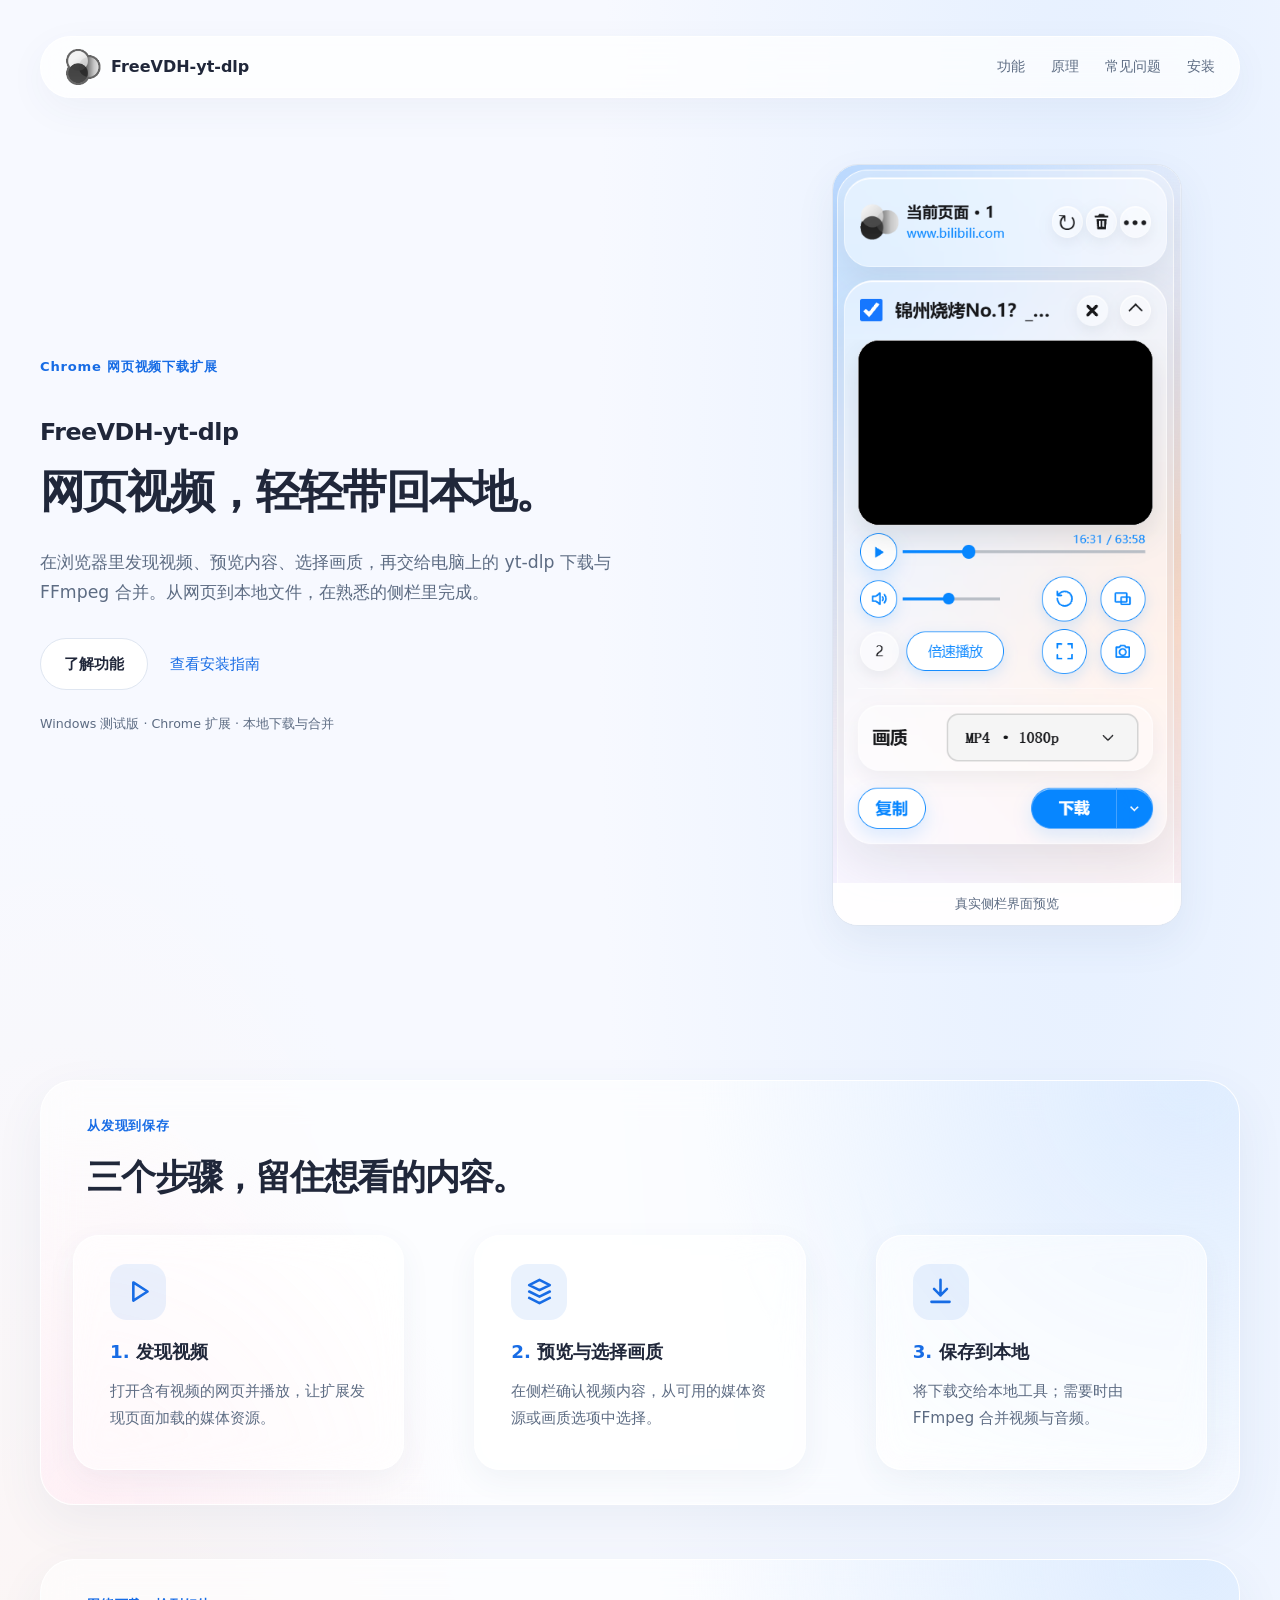
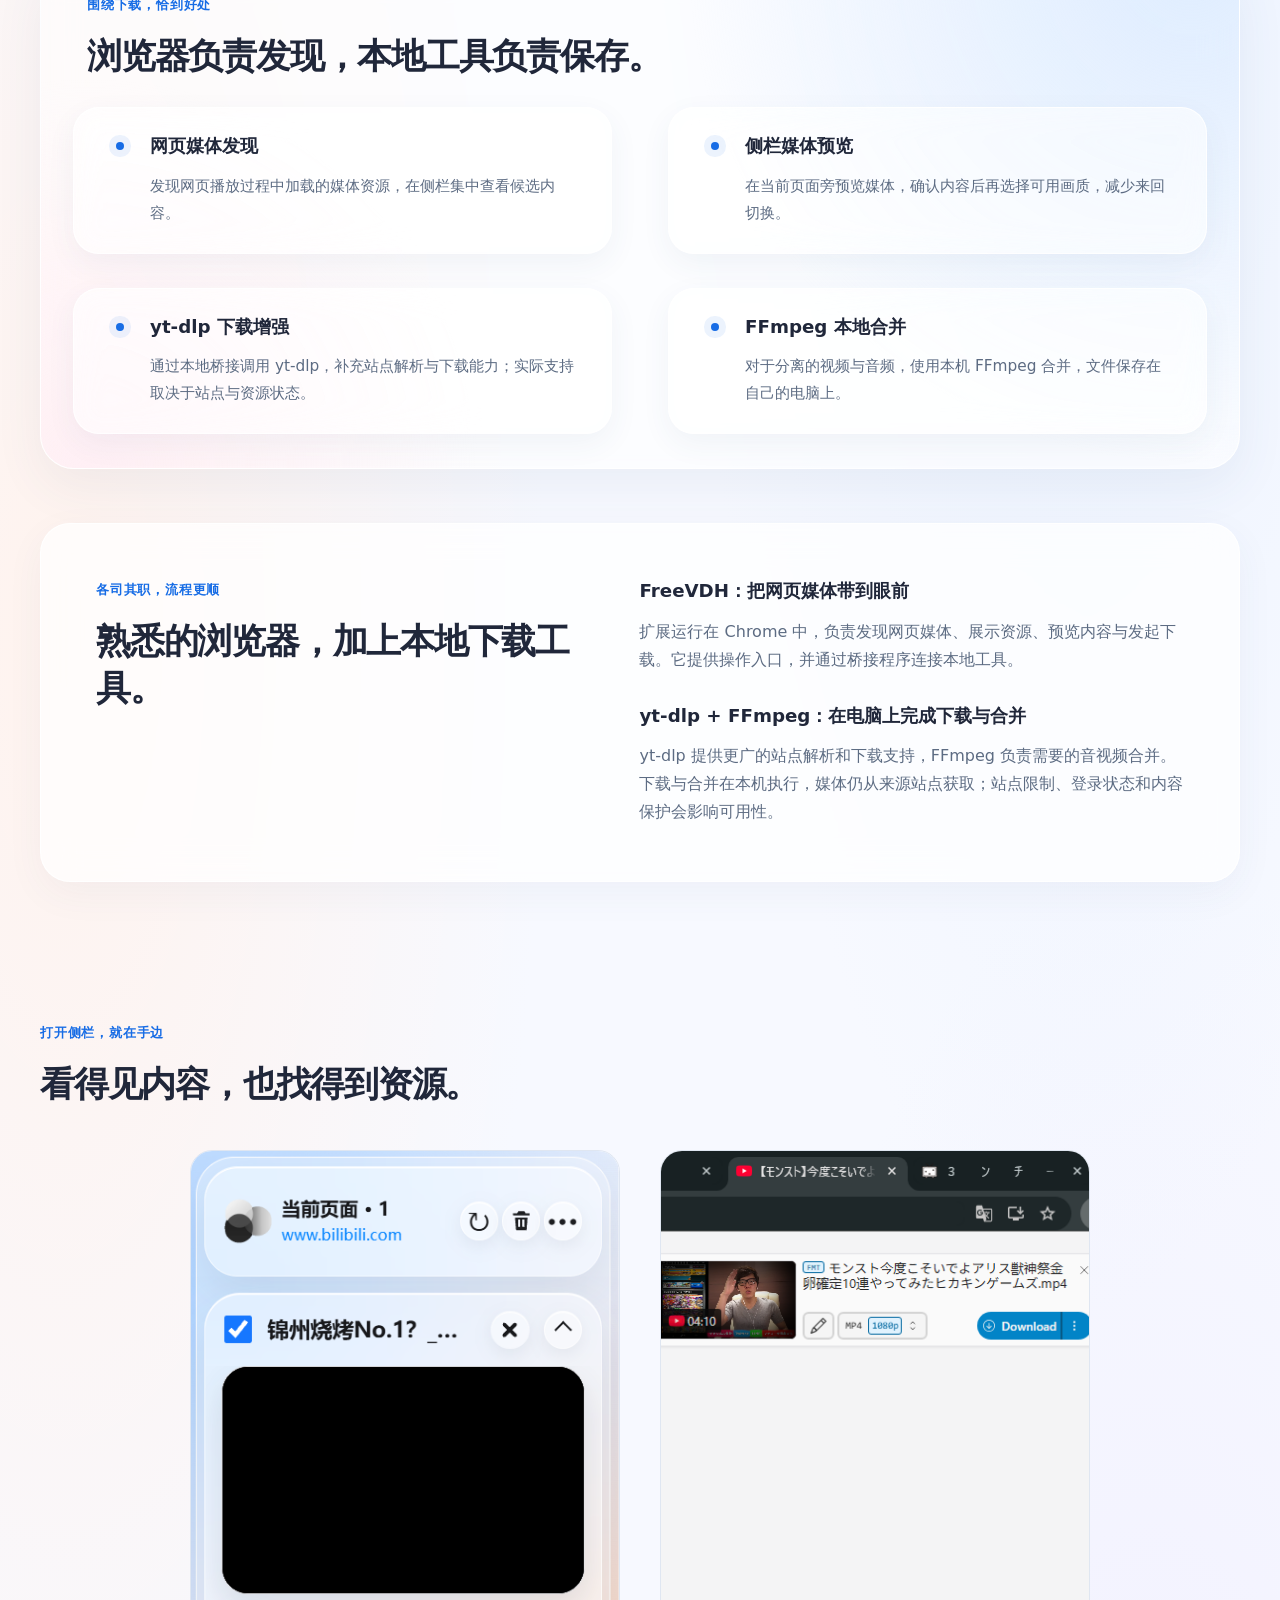
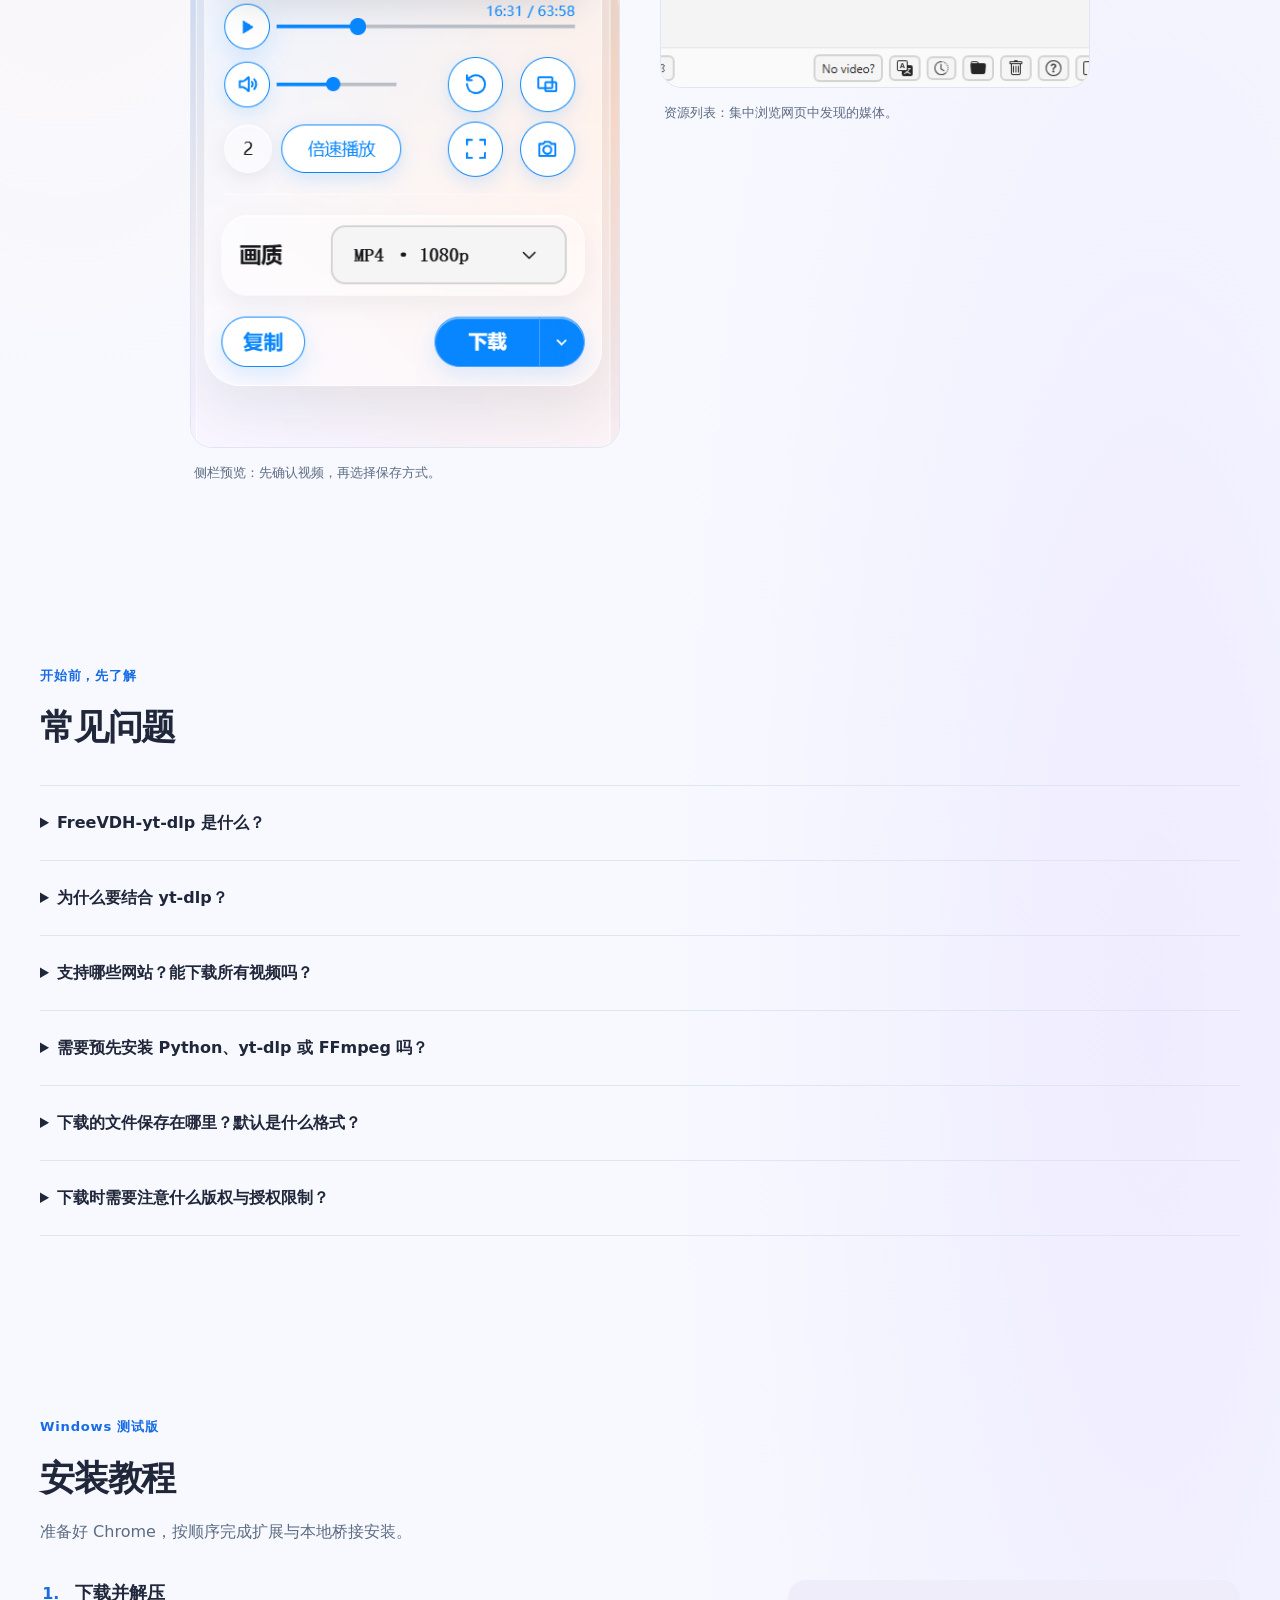
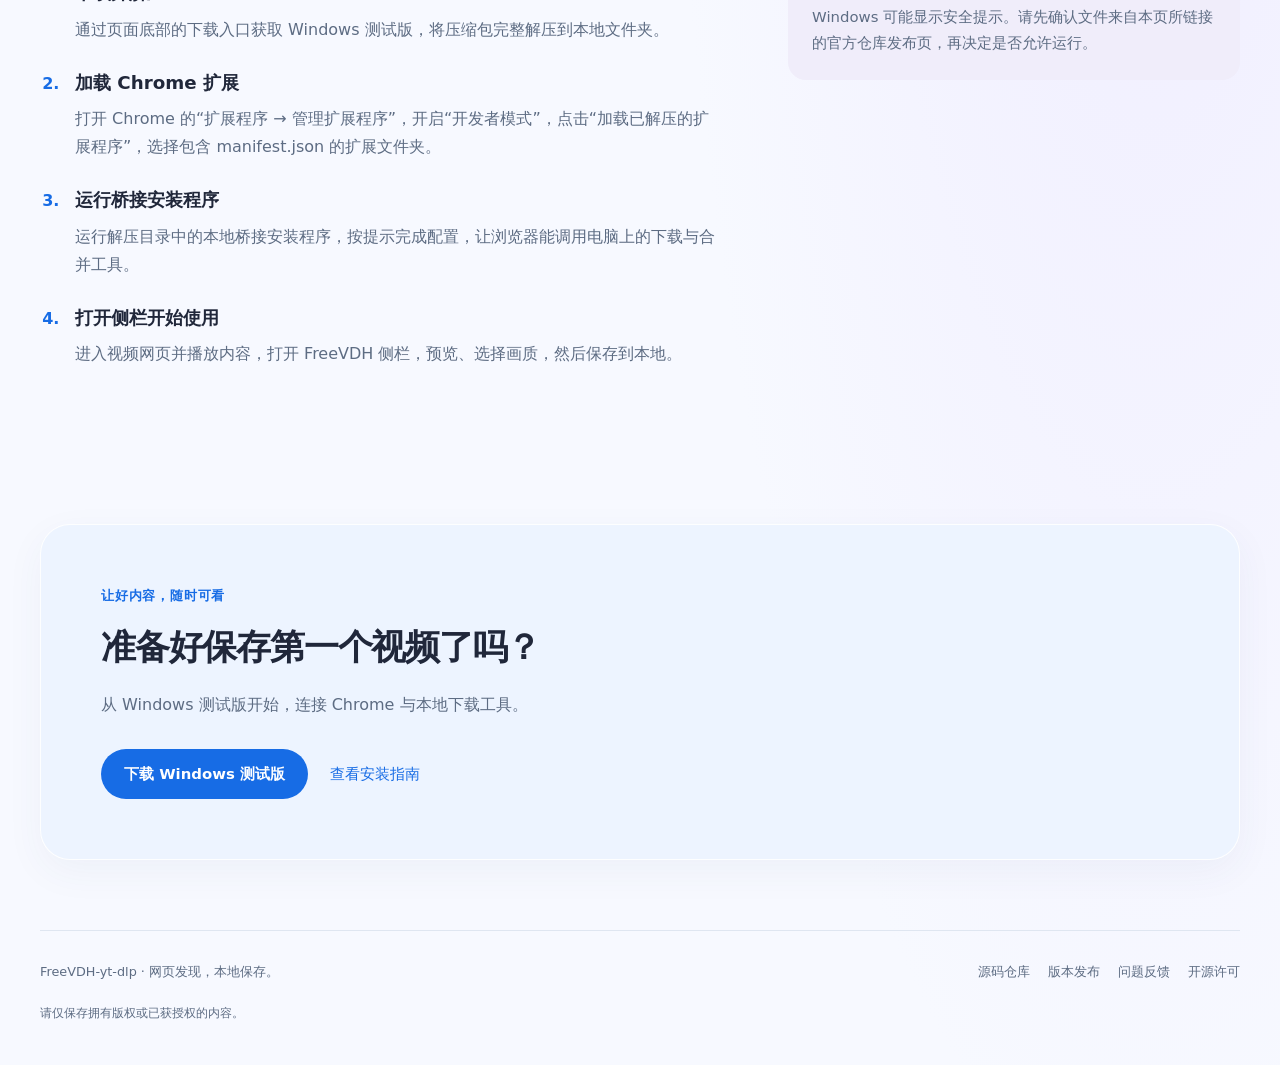
==== website/index.html @ 02436172 "Add files via upload" ====
<!doctype html>
<html lang="zh-CN">
<head>
  <meta charset="utf-8">
  <meta name="viewport" content="width=device-width, initial-scale=1">
  <title>FreeVDH-yt-dlp｜网页视频下载扩展</title>
  <meta name="description" content="FreeVDH-yt-dlp 是 Chrome 网页视频下载扩展：在侧栏发现、预览和选择媒体，使用本地 yt-dlp 下载、FFmpeg 合并，轻松保存到电脑。">
  <meta property="og:type" content="website">
  <meta property="og:title" content="FreeVDH-yt-dlp｜网页视频下载扩展">
  <meta property="og:description" content="在浏览器发现与预览视频，通过本地 yt-dlp 和 FFmpeg 下载、合并，保存到自己的电脑。">
  <link rel="icon" type="image/png" href="assets/freevdh-logo.png">
  <link rel="stylesheet" href="styles.css">
</head>
<body>
  <header class="site-header">
    <nav class="container navigation" aria-label="主导航">
      <a class="brand" href="#top"><img src="assets/freevdh-logo.png" width="40" height="40" alt="FreeVDH 标志"><span>FreeVDH-yt-dlp</span></a>
      <ul class="nav-links">
        <li><a href="#features">功能</a></li>
        <li><a href="#how">原理</a></li>
        <li><a href="#faq">常见问题</a></li>
        <li><a href="#install">安装</a></li>
      </ul>
    </nav>
  </header>

  <main id="top">
    <section class="hero container" aria-labelledby="hero-title">
      <div class="hero-copy">
        <p class="eyebrow">Chrome 网页视频下载扩展</p>
        <h1 id="hero-title"><span>FreeVDH-yt-dlp</span><br>网页视频，轻轻带回本地。</h1>
        <p class="lead">在浏览器里发现视频、预览内容、选择画质，再交给电脑上的 yt-dlp 下载与 FFmpeg 合并。从网页到本地文件，在熟悉的侧栏里完成。</p>
        <div class="hero-links"><a class="button secondary" href="#features">了解功能</a><a class="text-link" href="#install">查看安装指南</a></div>
        <p class="hero-note">Windows 测试版 · Chrome 扩展 · 本地下载与合并</p>
      </div>
      <figure class="hero-preview">
        <img src="assets/freevdh-sidebar.png" alt="FreeVDH 侧栏显示网页视频预览、画质选择和本地下载操作">
        <figcaption>真实侧栏界面预览</figcaption>
      </figure>
    </section>

    <section class="steps-section container" aria-labelledby="steps-title">
      <p class="eyebrow">从发现到保存</p>
      <h2 id="steps-title">三个步骤，留住想看的内容。</h2>
      <ol class="steps">
        <li><span class="step-icon" aria-hidden="true"><svg viewBox="0 0 24 24"><path d="m8 5 11 7-11 7Z"></path></svg></span><h3>发现视频</h3><p>打开含有视频的网页并播放，让扩展发现页面加载的媒体资源。</p></li>
        <li><span class="step-icon" aria-hidden="true"><svg viewBox="0 0 24 24"><path d="m12 3 8 4-8 4-8-4Z"></path><path d="m4 12 8 4 8-4M4 17l8 4 8-4"></path></svg></span><h3>预览与选择画质</h3><p>在侧栏确认视频内容，从可用的媒体资源或画质选项中选择。</p></li>
        <li><span class="step-icon" aria-hidden="true"><svg viewBox="0 0 24 24"><path d="M12 3v12m-5-5 5 5 5-5M5 20h14"></path></svg></span><h3>保存到本地</h3><p>将下载交给本地工具；需要时由 FFmpeg 合并视频与音频。</p></li>
      </ol>
    </section>

    <section id="features" class="features-section container" aria-labelledby="features-title">
      <p class="eyebrow">围绕下载，恰到好处</p>
      <h2 id="features-title">浏览器负责发现，本地工具负责保存。</h2>
      <ul class="feature-grid">
        <li><h3>网页媒体发现</h3><p>发现网页播放过程中加载的媒体资源，在侧栏集中查看候选内容。</p></li>
        <li><h3>侧栏媒体预览</h3><p>在当前页面旁预览媒体，确认内容后再选择可用画质，减少来回切换。</p></li>
        <li><h3>yt-dlp 下载增强</h3><p>通过本地桥接调用 yt-dlp，补充站点解析与下载能力；实际支持取决于站点与资源状态。</p></li>
        <li><h3>FFmpeg 本地合并</h3><p>对于分离的视频与音频，使用本机 FFmpeg 合并，文件保存在自己的电脑上。</p></li>
      </ul>
    </section>

    <section id="how" class="how-section container" aria-labelledby="how-title">
      <div class="section-intro"><p class="eyebrow">各司其职，流程更顺</p><h2 id="how-title">熟悉的浏览器，加上本地下载工具。</h2></div>
      <div class="how-content">
        <h3>FreeVDH：把网页媒体带到眼前</h3>
        <p>扩展运行在 Chrome 中，负责发现网页媒体、展示资源、预览内容与发起下载。它提供操作入口，并通过桥接程序连接本地工具。</p>
        <h3>yt-dlp + FFmpeg：在电脑上完成下载与合并</h3>
        <p>yt-dlp 提供更广的站点解析和下载支持，FFmpeg 负责需要的音视频合并。下载与合并在本机执行，媒体仍从来源站点获取；站点限制、登录状态和内容保护会影响可用性。</p>
      </div>
    </section>

    <section class="interface-section container" aria-labelledby="interface-title">
      <p class="eyebrow">打开侧栏，就在手边</p>
      <h2 id="interface-title">看得见内容，也找得到资源。</h2>
      <div class="interface-grid">
        <figure><img src="assets/freevdh-sidebar.png" alt="FreeVDH 视频侧栏预览界面，展示视频画面与下载选项" loading="lazy"><figcaption>侧栏预览：先确认视频，再选择保存方式。</figcaption></figure>
        <figure><img src="assets/freevdh-resource-list.png" alt="FreeVDH 网页媒体资源列表，集中展示发现的媒体条目" loading="lazy"><figcaption>资源列表：集中浏览网页中发现的媒体。</figcaption></figure>
      </div>
    </section>

    <section id="faq" class="faq-section container" aria-labelledby="faq-title">
      <p class="eyebrow">开始前，先了解</p>
      <h2 id="faq-title">常见问题</h2>
      <div class="faq-list">
        <details><summary>FreeVDH-yt-dlp 是什么？</summary><p>它是一款面向 Chrome 的网页视频下载扩展，将网页媒体发现与侧栏预览，和本地 yt-dlp、FFmpeg 工具连接起来，帮助你保存有权下载的内容。</p></details>
        <details><summary>为什么要结合 yt-dlp？</summary><p>网页资源发现和站点解析各有适用场景。yt-dlp 补充站点解析、画质选择与下载能力，FFmpeg 处理需要合并的音视频，让扩展能够使用本地工具完成后续工作。</p></details>
        <details><summary>支持哪些网站？能下载所有视频吗？</summary><p>可以尝试扩展发现的网页媒体，以及 yt-dlp 支持的站点。并非每个网站或视频都能下载：站点更新、登录权限、资源有效期和内容保护都可能限制下载，不承诺支持所有网站或受 DRM 保护的内容。</p></details>
        <details><summary>需要预先安装 Python、yt-dlp 或 FFmpeg 吗？</summary><p>不需要。Windows 测试版安装包已包含所需运行环境和工具，解压后按安装教程加载扩展并安装本地桥接即可。</p></details>
        <details><summary>下载的文件保存在哪里？默认是什么格式？</summary><p>Windows 测试版默认保存到当前用户的 Downloads（下载）文件夹，默认输出 MP4。最终可用画质与音视频内容取决于来源资源。</p></details>
        <details><summary>下载时需要注意什么版权与授权限制？</summary><p>请只下载你拥有版权、已获授权或允许下载的内容，并遵守来源网站的使用条款。扩展不提供绕过访问权限或内容保护的授权。</p></details>
      </div>
    </section>

    <section id="install" class="install-section container" aria-labelledby="install-title">
      <p class="eyebrow">Windows 测试版</p>
      <h2 id="install-title">安装教程</h2>
      <p>准备好 Chrome，按顺序完成扩展与本地桥接安装。</p>
      <ol class="install-steps">
        <li><h3>下载并解压</h3><p>通过页面底部的下载入口获取 Windows 测试版，将压缩包完整解压到本地文件夹。</p></li>
        <li><h3>加载 Chrome 扩展</h3><p>打开 Chrome 的“扩展程序 → 管理扩展程序”，开启“开发者模式”，点击“加载已解压的扩展程序”，选择包含 manifest.json 的扩展文件夹。</p></li>
        <li><h3>运行桥接安装程序</h3><p>运行解压目录中的本地桥接安装程序，按提示完成配置，让浏览器能调用电脑上的下载与合并工具。</p></li>
        <li><h3>打开侧栏开始使用</h3><p>进入视频网页并播放内容，打开 FreeVDH 侧栏，预览、选择画质，然后保存到本地。</p></li>
      </ol>
      <p class="install-note">Windows 可能显示安全提示。请先确认文件来自本页所链接的官方仓库发布页，再决定是否允许运行。</p>
    </section>

    <section id="download" class="download-section container" aria-labelledby="download-title">
      <p class="eyebrow">让好内容，随时可看</p>
      <h2 id="download-title">准备好保存第一个视频了吗？</h2>
      <p>从 Windows 测试版开始，连接 Chrome 与本地下载工具。</p>
      <div class="download-actions"><a class="button primary" href="https://github.com/woyongyuanxihuanhuojiandui-crypto/freevdh-yt-dlp/releases/download/v1.0.0/FreeVDH-yt-dlp.zip">下载 Windows 测试版</a><a class="text-link" href="#install">查看安装指南</a></div>
    </section>
  </main>

  <footer class="site-footer container">
    <p>FreeVDH-yt-dlp · 网页发现，本地保存。</p>
    <ul class="footer-links">
      <li><a href="https://github.com/woyongyuanxihuanhuojiandui-crypto/freevdh-yt-dlp">源码仓库</a></li>
      <li><a href="https://github.com/woyongyuanxihuanhuojiandui-crypto/freevdh-yt-dlp/releases">版本发布</a></li>
      <li><a href="https://github.com/woyongyuanxihuanhuojiandui-crypto/freevdh-yt-dlp/issues">问题反馈</a></li>
      <li><a href="https://github.com/woyongyuanxihuanhuojiandui-crypto/freevdh-yt-dlp/blob/main/LICENSE">开源许可</a></li>
    </ul>
    <p>请仅保存拥有版权或已获授权的内容。</p>
  </footer>
</body>
</html>
---- website/styles.css ----
:root {
  color-scheme: light;
  font-family: system-ui, -apple-system, BlinkMacSystemFont, "Segoe UI", sans-serif;
  color: #20273a;
  background: #f7f9ff;
  --muted: #5d6c83;
  --blue: #176ce5;
  --line: #dfe6f1;
}

* { box-sizing: border-box; }
html { scroll-behavior: smooth; scroll-padding-top: 110px; }
body {
  margin: 0;
  line-height: 1.75;
  background:
    radial-gradient(ellipse at 85% 8%, #e4efff 0, transparent 32%),
    radial-gradient(ellipse at 5% 38%, #fff3ee 0, transparent 28%),
    radial-gradient(ellipse at 90% 72%, #efecff 0, transparent 30%),
    #f7f9ff;
}
a { color: inherit; text-decoration: none; }
a, summary { transition: color 160ms ease, background-color 160ms ease; }
a:hover { color: var(--blue); }
:focus-visible { outline: 3px solid var(--blue); outline-offset: 5px; }
img { display: block; max-width: 100%; }
figure, h1, h2, h3, p { margin: 0; }
h1, h2, h3 { line-height: 1.35; }
h1 { font-size: clamp(2.1rem, 3.5vw, 3.2rem); letter-spacing: -.04em; }
h1 span { display: inline-block; margin-bottom: 14px; font-size: .53em; letter-spacing: -.02em; }
h2 { max-width: 780px; font-size: clamp(1.65rem, 2.7vw, 2.35rem); letter-spacing: -.035em; }
h3 { font-size: 1.14rem; font-weight: 650; }
p { color: var(--muted); }
.shell, .container {
  width: calc(100% - 40px);
  max-width: 1200px;
  margin-inline: auto;
}
.glass, .navigation, .how-section, .download-section {
  background: rgb(255 255 255 / 72%);
  border: 1px solid rgb(255 255 255 / 90%);
  box-shadow: 0 12px 38px rgb(58 80 122 / 5%);
  backdrop-filter: blur(18px);
}
.site-header { position: sticky; top: 18px; z-index: 10; padding-top: 18px; }
.navigation { display: flex; align-items: center; justify-content: space-between; gap: 24px; padding: 12px 24px; border-radius: 999px; }
.brand { display: inline-flex; align-items: center; gap: 10px; font-weight: 700; white-space: nowrap; }
.brand img { width: 36px; height: 36px; }
.nav-links, .footer-links { display: flex; gap: 26px; list-style: none; margin: 0; padding: 0; }
.nav-links { font-size: .9rem; color: var(--muted); }
section { padding-block: 90px; }
.eyebrow { margin-bottom: 16px; color: var(--blue); font-size: .82rem; font-weight: 650; letter-spacing: .06em; }
.hero {
  display: grid;
  grid-template-columns: minmax(0, 1.4fr) minmax(0, 1fr);
  align-items: center;
  gap: 80px;
  min-height: calc(100svh - 90px);
  padding-block: 84px 100px;
}
.hero-copy, .section-intro, .how-content { min-width: 0; }
.lead { max-width: 600px; margin-top: 25px; font-size: 1.08rem; }
.hero-links, .download-actions { display: flex; align-items: center; flex-wrap: wrap; gap: 22px; margin-top: 30px; }
.button { display: inline-flex; align-items: center; justify-content: center; min-height: 48px; padding: 12px 23px; border-radius: 999px; font-size: .93rem; font-weight: 600; text-align: center; }
.secondary { background: #fff; border: 1px solid var(--line); }
.secondary:hover { background: #edf4ff; }
.text-link { color: var(--blue); font-size: .93rem; text-underline-offset: 5px; }
.text-link:hover { text-decoration: underline; }
.hero-note { margin-top: 23px; font-size: .79rem; }
.hero-preview {
  position: relative;
  justify-self: center;
  width: min(100%, 350px);
  aspect-ratio: 450 / 980;
  border: 1px solid var(--line);
  border-radius: 26px;
  overflow: hidden;
  background: #fff;
  box-shadow: 0 16px 40px rgb(58 80 122 / 7%);
}
.hero-preview img { width: 100%; height: 100%; object-fit: cover; object-position: top; }
figcaption { color: var(--muted); font-size: .8rem; }
.hero-preview figcaption { position: absolute; bottom: 0; inset-inline: 0; padding: 10px 16px; background: rgb(255 255 255 / 94%); text-align: center; }
.steps-section,
.features-section {
  width: calc(100% - 80px);
  max-width: 1432px;
  margin-block: 54px;
  padding: 34px 46px;
  border: 1px solid rgb(255 255 255 / 90%);
  border-radius: 34px;
  background:
    radial-gradient(circle at 4% 100%, rgb(255 232 241 / 60%), transparent 31%),
    radial-gradient(circle at 96% 0%, rgb(213 231 255 / 72%), transparent 40%),
    rgb(255 255 255 / 58%);
  box-shadow: 0 18px 50px rgb(58 80 122 / 7%);
  backdrop-filter: blur(18px);
}
.steps { display: grid; grid-template-columns: repeat(3, minmax(0, 1fr)); gap: 70px; margin: 34px -14px 0; padding: 0; list-style: none; counter-reset: step; }
.steps li,
.feature-grid li {
  border: 1px solid rgb(255 255 255 / 90%);
  border-radius: 26px;
  background: rgb(255 255 255 / 58%);
  box-shadow: 0 10px 30px rgb(58 80 122 / 6%);
  backdrop-filter: blur(14px);
}
.steps li { min-height: 235px; padding: 28px 36px; counter-increment: step; }
.step-icon {
  display: grid;
  width: 56px;
  height: 56px;
  margin-bottom: 20px;
  place-items: center;
  border-radius: 17px;
  background: rgb(23 108 229 / 9%);
  color: var(--blue);
}
.step-icon svg { width: 31px; height: 31px; fill: none; stroke: currentColor; stroke-linecap: round; stroke-linejoin: round; stroke-width: 2; }
.steps h3::before { content: counter(step) ". "; color: var(--blue); }
.steps p, .feature-grid p { margin-top: 14px; font-size: .96rem; }
.feature-grid { display: grid; grid-template-columns: repeat(2, minmax(0, 1fr)); gap: 34px 56px; margin: 28px -14px 0; padding: 0; list-style: none; }
.feature-grid li { position: relative; min-height: 136px; padding: 26px 34px 26px 76px; }
.feature-grid li::before { position: absolute; top: 34px; left: 42px; width: 8px; height: 8px; border-radius: 50%; background: var(--blue); box-shadow: 0 0 0 7px rgb(23 108 229 / 8%); content: ""; }
.install-steps li::marker { color: var(--blue); font-weight: 650; }
.how-section { display: grid; grid-template-columns: minmax(0, 1fr) minmax(0, 1.15fr); gap: 70px; margin-block: 50px; padding: 55px; border-radius: 30px; }
.how-content p { margin-top: 14px; }
.how-content h3:not(:first-child) { margin-top: 30px; }
.interface-grid { display: grid; grid-template-columns: repeat(2, minmax(0, 1fr)); align-items: start; gap: 40px; max-width: 900px; margin: 42px auto 0; }
.interface-grid figure { min-width: 0; }
.interface-grid img { width: 100%; aspect-ratio: 4 / 5; object-fit: cover; object-position: top; border: 1px solid var(--line); border-radius: 22px; background: #fff; }
.interface-grid img[src$="freevdh-sidebar.png"] { aspect-ratio: 450 / 940; }
.interface-grid figcaption { margin-top: 14px; padding-inline: 4px; }
.faq-list { margin-top: 35px; border-top: 1px solid var(--line); }
details { padding-block: 23px; border-bottom: 1px solid var(--line); }
summary { cursor: pointer; font-weight: 600; padding-right: 12px; }
summary:hover { color: var(--blue); }
details p { margin-top: 17px; max-width: 900px; }
.install-section { display: grid; grid-template-columns: minmax(0, 1.5fr) minmax(0, 1fr); column-gap: 70px; align-items: start; }
.install-section > .eyebrow, .install-section > h2, .install-section > p:not(.install-note) { grid-column: 1 / -1; }
.install-section > h2 + p { margin-top: 16px; }
.install-steps { margin: 34px 0 0; padding-left: 25px; }
.install-steps li { padding: 0 0 26px 10px; }
.install-steps p { margin-top: 10px; }
.install-note { margin-top: 34px; padding: 24px; border-radius: 18px; background: #f0edfa; font-size: .93rem; }
.download-section { margin-block: 40px 70px; padding: 60px; border-radius: 30px; background: #edf4ff; }
.download-section > p:not(.eyebrow) { margin-top: 20px; }
.primary { background: var(--blue); color: #fff; }
.primary:hover { background: #125cc6; color: #fff; }
.site-footer { display: flex; flex-wrap: wrap; align-items: center; justify-content: space-between; gap: 20px 36px; border-top: 1px solid var(--line); padding-block: 30px 40px; font-size: .8rem; color: var(--muted); }
.site-footer > p:last-child { flex-basis: 100%; font-size: .76rem; }
.footer-links { flex-wrap: wrap; gap: 18px; }

@media (max-width: 900px) {
  .hero, .steps, .feature-grid, .how-section, .interface-grid, .install-section { grid-template-columns: minmax(0, 1fr); }
  .hero { gap: 46px; padding-block: 68px; }
  .hero-copy { max-width: 680px; }
  .hero-preview { width: min(100%, 350px); }
  .steps-section, .features-section { width: calc(100% - 40px); padding: 40px; }
  .steps, .feature-grid { gap: 28px; margin-inline: 0; }
  .how-section { gap: 35px; padding: 40px; }
  .interface-grid { max-width: 440px; gap: 32px; }
  .install-note { margin-top: 0; }
}

@media (max-width: 760px) {
  .shell, .container { width: calc(100% - 28px); max-width: 1200px; }
  .site-header { top: 10px; padding-top: 10px; }
  .navigation { gap: 12px; padding: 10px 16px; }
  .brand { gap: 8px; font-size: .85rem; }
  .brand img { width: 28px; height: 28px; }
  .nav-links { gap: 0; font-size: .85rem; }
  .nav-links li:not(:last-child) { display: none; }
  section { padding-block: 56px; }
  .hero, .steps, .feature-grid, .how-section, .interface-grid, .install-section { grid-template-columns: minmax(0, 1fr); }
  .hero { min-height: auto; gap: 36px; padding-block: 55px; }
  h1 { font-size: 2rem; }
  h2 { font-size: 1.6rem; }
  h3 { font-size: 1.06rem; }
  .lead { font-size: 1rem; }
  .hero-links, .download-actions { gap: 18px; }
  .hero-preview { width: min(100%, 320px); }
  .steps-section, .features-section, .how-section, .download-section { width: calc(100% - 28px); padding: 32px 23px; border-radius: 22px; margin-block: 25px; }
  .steps, .feature-grid, .interface-grid { margin-top: 30px; }
  .steps li { min-height: auto; padding: 28px 24px; }
  .step-icon { width: 50px; height: 50px; border-radius: 15px; }
  .feature-grid li { min-height: auto; padding: 28px 24px 28px 52px; }
  .feature-grid li::before { top: 36px; left: 25px; }
  .install-note { padding: 20px; }
  .site-footer { align-items: flex-start; flex-direction: column; padding-block: 25px 35px; }
  .site-footer > p:last-child { flex-basis: auto; }
}

@media (prefers-reduced-motion: reduce) {
  html { scroll-behavior: auto; }
  *, *::before, *::after { transition: none !important; }
}
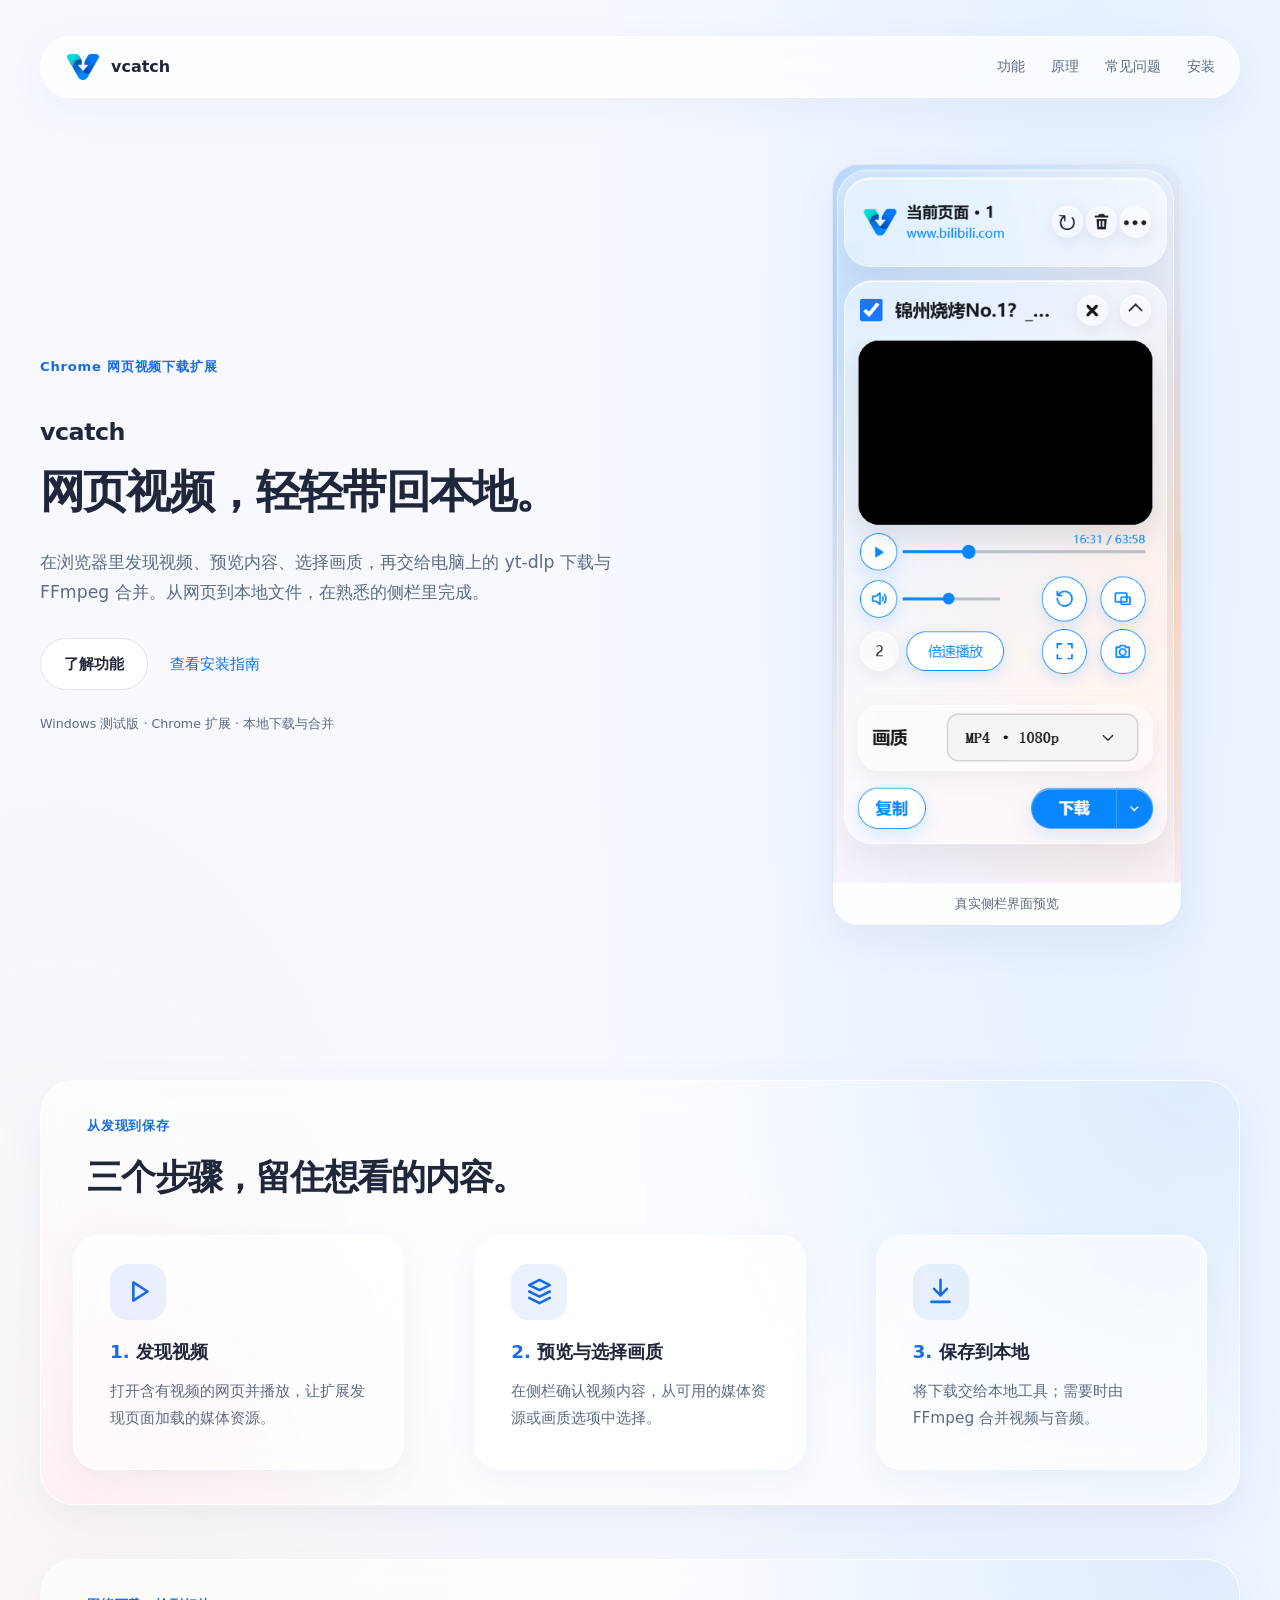
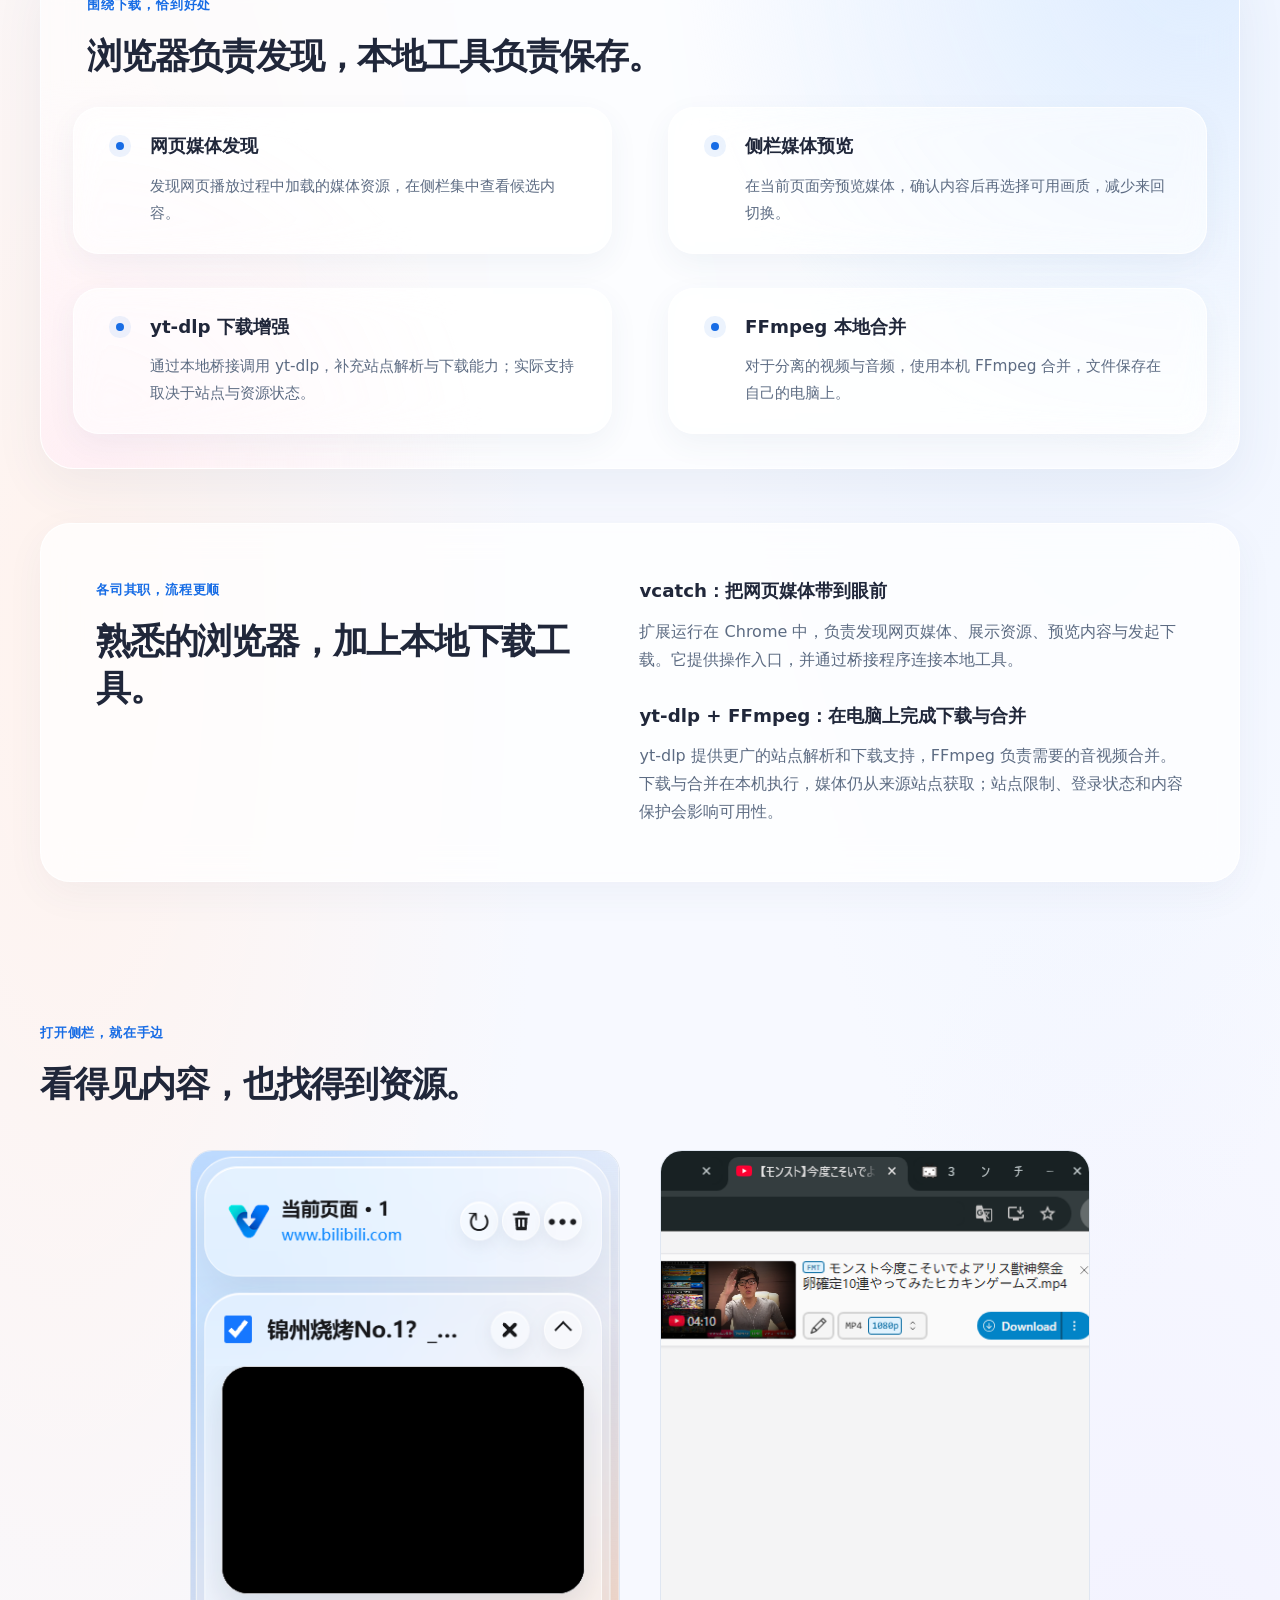
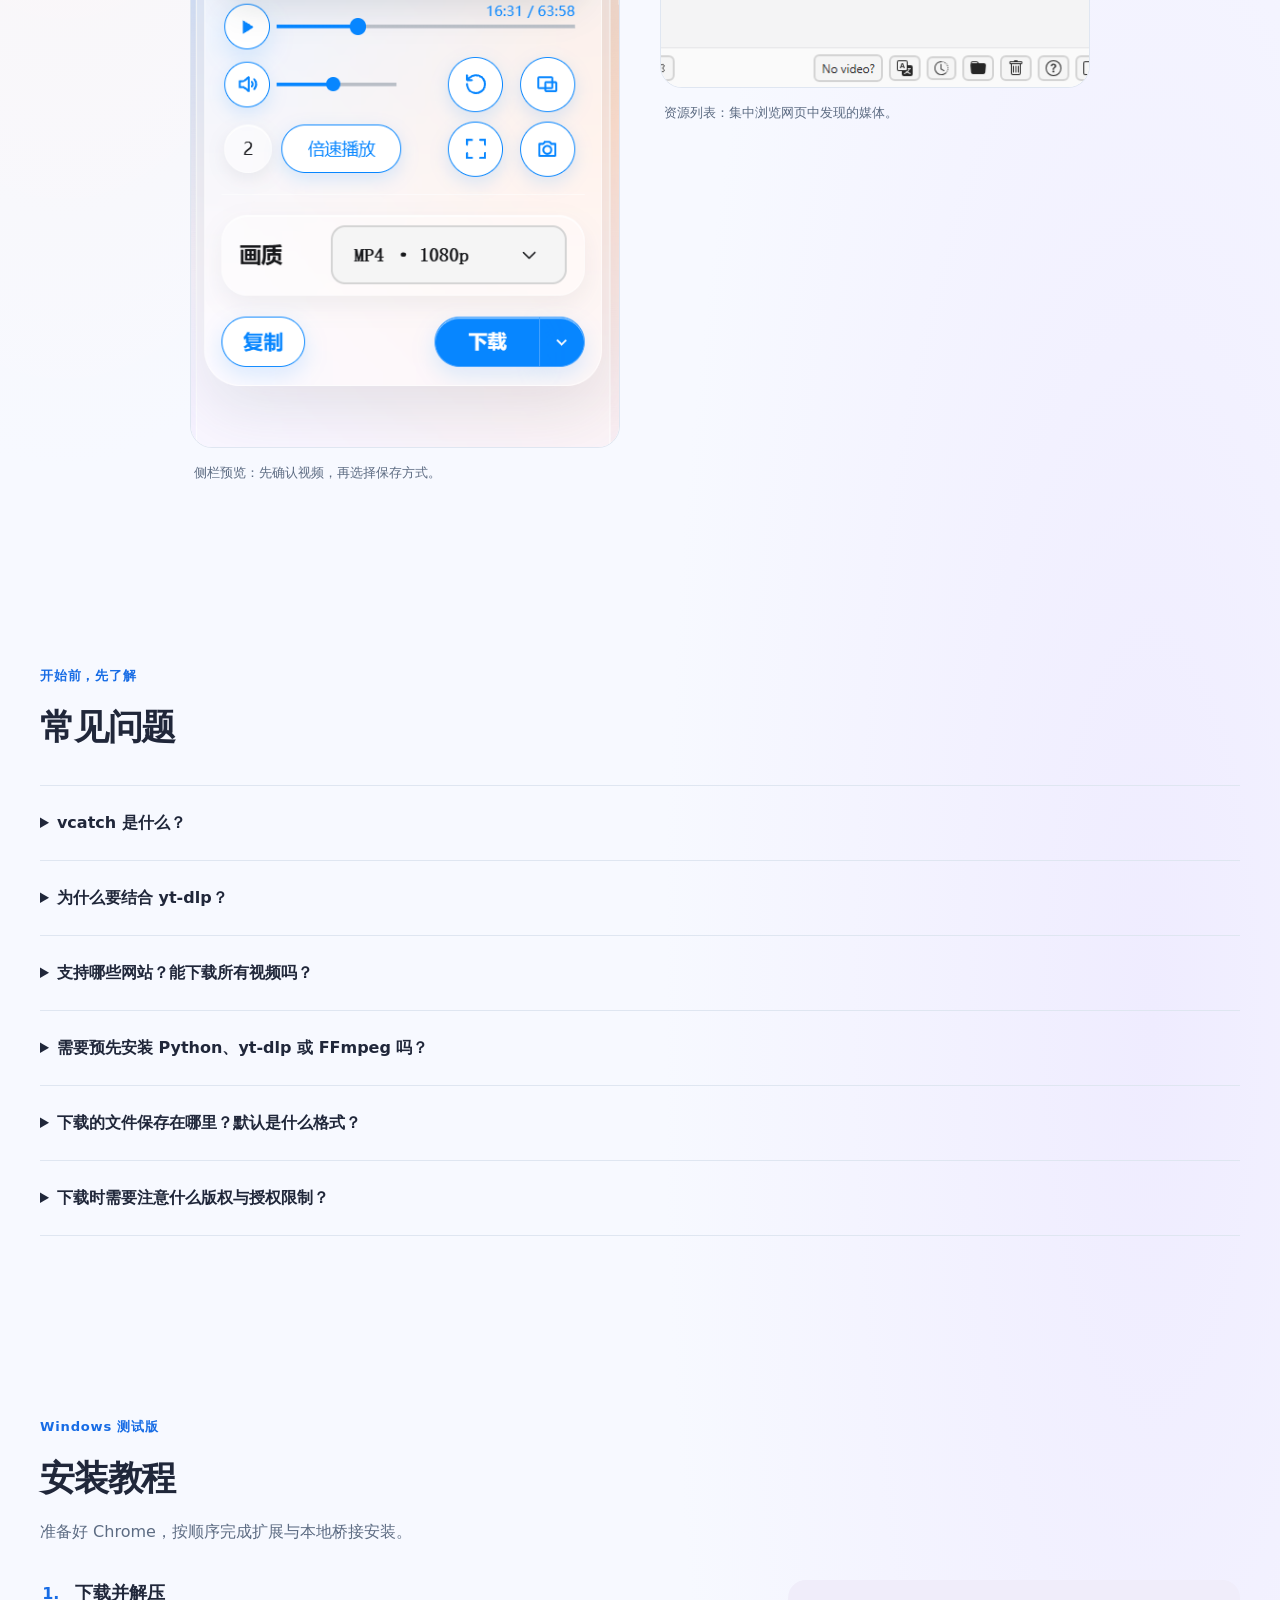
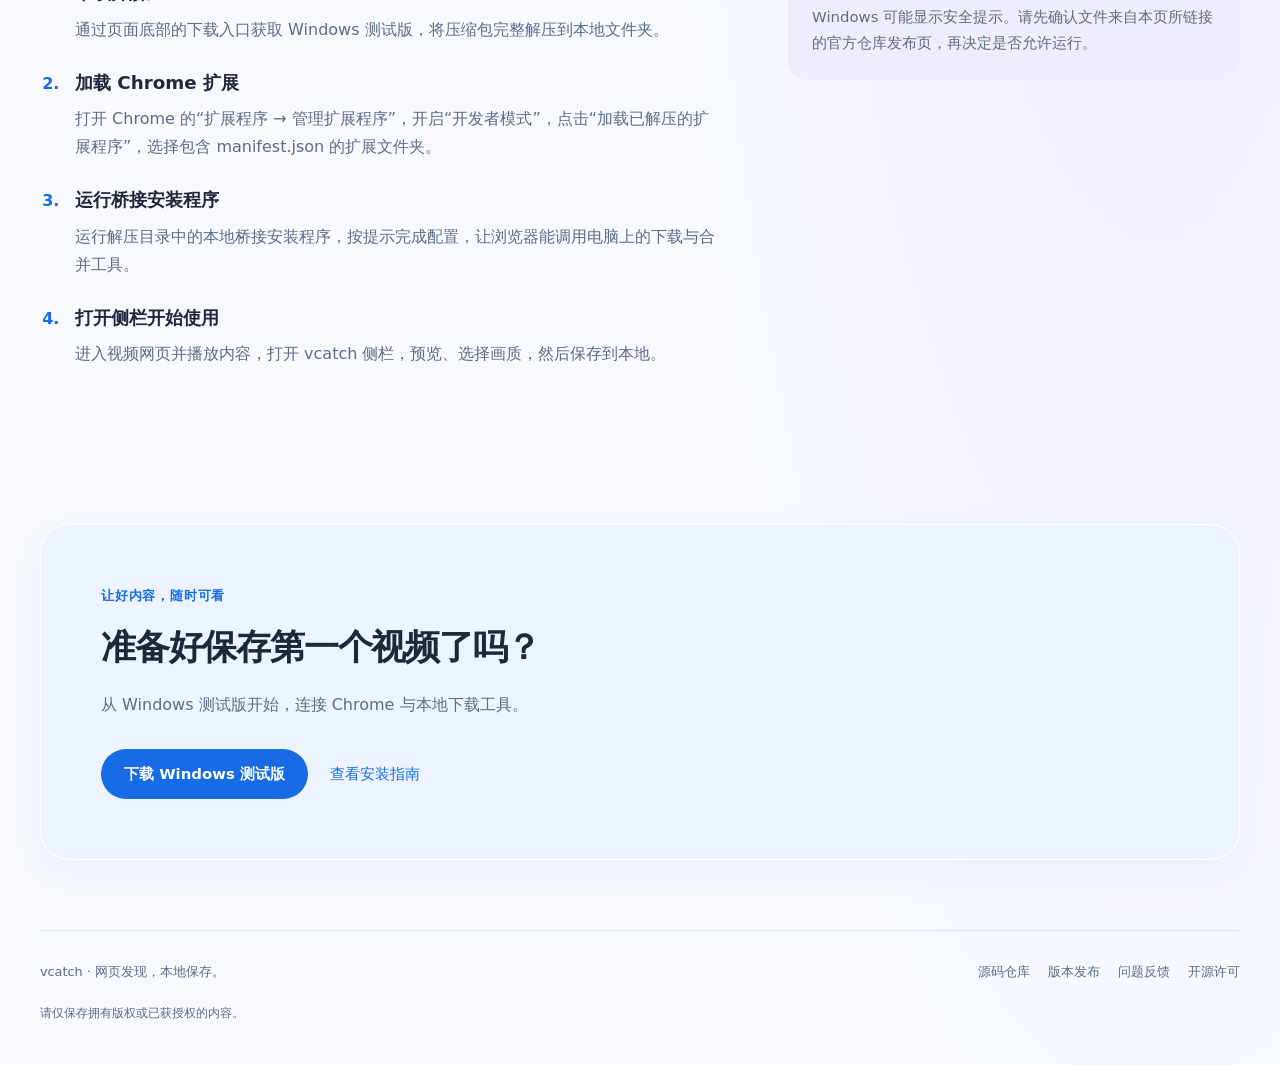
==== commit bb08fe2c: "Add files via upload" ====
--- a/website/index.html
+++ b/website/index.html
@@ -3,18 +3,18 @@
 <head>
   <meta charset="utf-8">
   <meta name="viewport" content="width=device-width, initial-scale=1">
-  <title>FreeVDH-yt-dlp｜网页视频下载扩展</title>
-  <meta name="description" content="FreeVDH-yt-dlp 是 Chrome 网页视频下载扩展：在侧栏发现、预览和选择媒体，使用本地 yt-dlp 下载、FFmpeg 合并，轻松保存到电脑。">
+  <title>vcatch｜网页视频下载扩展</title>
+  <meta name="description" content="vcatch 是 Chrome 网页视频下载扩展：在侧栏发现、预览和选择媒体，使用本地 yt-dlp 下载、FFmpeg 合并，轻松保存到电脑。">
   <meta property="og:type" content="website">
-  <meta property="og:title" content="FreeVDH-yt-dlp｜网页视频下载扩展">
+  <meta property="og:title" content="vcatch｜网页视频下载扩展">
   <meta property="og:description" content="在浏览器发现与预览视频，通过本地 yt-dlp 和 FFmpeg 下载、合并，保存到自己的电脑。">
-  <link rel="icon" type="image/png" href="assets/freevdh-logo.png">
+  <link rel="icon" type="image/png" href="assets/vcatch-logo.png">
   <link rel="stylesheet" href="styles.css">
 </head>
 <body>
   <header class="site-header">
     <nav class="container navigation" aria-label="主导航">
-      <a class="brand" href="#top"><img src="assets/freevdh-logo.png" width="40" height="40" alt="FreeVDH 标志"><span>FreeVDH-yt-dlp</span></a>
+      <a class="brand" href="#top"><img src="assets/vcatch-logo.png" width="40" height="40" alt="vcatch 标志"><span>vcatch</span></a>
       <ul class="nav-links">
         <li><a href="#features">功能</a></li>
         <li><a href="#how">原理</a></li>
@@ -28,13 +28,13 @@
     <section class="hero container" aria-labelledby="hero-title">
       <div class="hero-copy">
         <p class="eyebrow">Chrome 网页视频下载扩展</p>
-        <h1 id="hero-title"><span>FreeVDH-yt-dlp</span><br>网页视频，轻轻带回本地。</h1>
+        <h1 id="hero-title"><span>vcatch</span><br>网页视频，轻轻带回本地。</h1>
         <p class="lead">在浏览器里发现视频、预览内容、选择画质，再交给电脑上的 yt-dlp 下载与 FFmpeg 合并。从网页到本地文件，在熟悉的侧栏里完成。</p>
         <div class="hero-links"><a class="button secondary" href="#features">了解功能</a><a class="text-link" href="#install">查看安装指南</a></div>
         <p class="hero-note">Windows 测试版 · Chrome 扩展 · 本地下载与合并</p>
       </div>
       <figure class="hero-preview">
-        <img src="assets/freevdh-sidebar.png" alt="FreeVDH 侧栏显示网页视频预览、画质选择和本地下载操作">
+        <img src="assets/vcatch-sidebar.png" alt="vcatch 侧栏显示网页视频预览、画质选择和本地下载操作">
         <figcaption>真实侧栏界面预览</figcaption>
       </figure>
     </section>
@@ -63,7 +63,7 @@
     <section id="how" class="how-section container" aria-labelledby="how-title">
       <div class="section-intro"><p class="eyebrow">各司其职，流程更顺</p><h2 id="how-title">熟悉的浏览器，加上本地下载工具。</h2></div>
       <div class="how-content">
-        <h3>FreeVDH：把网页媒体带到眼前</h3>
+        <h3>vcatch：把网页媒体带到眼前</h3>
         <p>扩展运行在 Chrome 中，负责发现网页媒体、展示资源、预览内容与发起下载。它提供操作入口，并通过桥接程序连接本地工具。</p>
         <h3>yt-dlp + FFmpeg：在电脑上完成下载与合并</h3>
         <p>yt-dlp 提供更广的站点解析和下载支持，FFmpeg 负责需要的音视频合并。下载与合并在本机执行，媒体仍从来源站点获取；站点限制、登录状态和内容保护会影响可用性。</p>
@@ -74,8 +74,8 @@
       <p class="eyebrow">打开侧栏，就在手边</p>
       <h2 id="interface-title">看得见内容，也找得到资源。</h2>
       <div class="interface-grid">
-        <figure><img src="assets/freevdh-sidebar.png" alt="FreeVDH 视频侧栏预览界面，展示视频画面与下载选项" loading="lazy"><figcaption>侧栏预览：先确认视频，再选择保存方式。</figcaption></figure>
-        <figure><img src="assets/freevdh-resource-list.png" alt="FreeVDH 网页媒体资源列表，集中展示发现的媒体条目" loading="lazy"><figcaption>资源列表：集中浏览网页中发现的媒体。</figcaption></figure>
+        <figure><img src="assets/vcatch-sidebar.png" alt="vcatch 视频侧栏预览界面，展示视频画面与下载选项" loading="lazy"><figcaption>侧栏预览：先确认视频，再选择保存方式。</figcaption></figure>
+        <figure><img src="assets/vcatch-resource-list.png" alt="vcatch 网页媒体资源列表，集中展示发现的媒体条目" loading="lazy"><figcaption>资源列表：集中浏览网页中发现的媒体。</figcaption></figure>
       </div>
     </section>
 
@@ -83,7 +83,7 @@
       <p class="eyebrow">开始前，先了解</p>
       <h2 id="faq-title">常见问题</h2>
       <div class="faq-list">
-        <details><summary>FreeVDH-yt-dlp 是什么？</summary><p>它是一款面向 Chrome 的网页视频下载扩展，将网页媒体发现与侧栏预览，和本地 yt-dlp、FFmpeg 工具连接起来，帮助你保存有权下载的内容。</p></details>
+        <details><summary>vcatch 是什么？</summary><p>它是一款面向 Chrome 的网页视频下载扩展，将网页媒体发现与侧栏预览，和本地 yt-dlp、FFmpeg 工具连接起来，帮助你保存有权下载的内容。</p></details>
         <details><summary>为什么要结合 yt-dlp？</summary><p>网页资源发现和站点解析各有适用场景。yt-dlp 补充站点解析、画质选择与下载能力，FFmpeg 处理需要合并的音视频，让扩展能够使用本地工具完成后续工作。</p></details>
         <details><summary>支持哪些网站？能下载所有视频吗？</summary><p>可以尝试扩展发现的网页媒体，以及 yt-dlp 支持的站点。并非每个网站或视频都能下载：站点更新、登录权限、资源有效期和内容保护都可能限制下载，不承诺支持所有网站或受 DRM 保护的内容。</p></details>
         <details><summary>需要预先安装 Python、yt-dlp 或 FFmpeg 吗？</summary><p>不需要。Windows 测试版安装包已包含所需运行环境和工具，解压后按安装教程加载扩展并安装本地桥接即可。</p></details>
@@ -100,7 +100,7 @@
         <li><h3>下载并解压</h3><p>通过页面底部的下载入口获取 Windows 测试版，将压缩包完整解压到本地文件夹。</p></li>
         <li><h3>加载 Chrome 扩展</h3><p>打开 Chrome 的“扩展程序 → 管理扩展程序”，开启“开发者模式”，点击“加载已解压的扩展程序”，选择包含 manifest.json 的扩展文件夹。</p></li>
         <li><h3>运行桥接安装程序</h3><p>运行解压目录中的本地桥接安装程序，按提示完成配置，让浏览器能调用电脑上的下载与合并工具。</p></li>
-        <li><h3>打开侧栏开始使用</h3><p>进入视频网页并播放内容，打开 FreeVDH 侧栏，预览、选择画质，然后保存到本地。</p></li>
+        <li><h3>打开侧栏开始使用</h3><p>进入视频网页并播放内容，打开 vcatch 侧栏，预览、选择画质，然后保存到本地。</p></li>
       </ol>
       <p class="install-note">Windows 可能显示安全提示。请先确认文件来自本页所链接的官方仓库发布页，再决定是否允许运行。</p>
     </section>
@@ -109,17 +109,17 @@
       <p class="eyebrow">让好内容，随时可看</p>
       <h2 id="download-title">准备好保存第一个视频了吗？</h2>
       <p>从 Windows 测试版开始，连接 Chrome 与本地下载工具。</p>
-      <div class="download-actions"><a class="button primary" href="https://github.com/woyongyuanxihuanhuojiandui-crypto/freevdh-yt-dlp/releases/download/v1.0.0/FreeVDH-yt-dlp.zip">下载 Windows 测试版</a><a class="text-link" href="#install">查看安装指南</a></div>
+      <div class="download-actions"><a class="button primary" href="https://github.com/woyongyuanxihuanhuojiandui-crypto/vcatch/releases/download/v1.0.0/vcatch.zip">下载 Windows 测试版</a><a class="text-link" href="#install">查看安装指南</a></div>
     </section>
   </main>
 
   <footer class="site-footer container">
-    <p>FreeVDH-yt-dlp · 网页发现，本地保存。</p>
+    <p>vcatch · 网页发现，本地保存。</p>
     <ul class="footer-links">
-      <li><a href="https://github.com/woyongyuanxihuanhuojiandui-crypto/freevdh-yt-dlp">源码仓库</a></li>
-      <li><a href="https://github.com/woyongyuanxihuanhuojiandui-crypto/freevdh-yt-dlp/releases">版本发布</a></li>
-      <li><a href="https://github.com/woyongyuanxihuanhuojiandui-crypto/freevdh-yt-dlp/issues">问题反馈</a></li>
-      <li><a href="https://github.com/woyongyuanxihuanhuojiandui-crypto/freevdh-yt-dlp/blob/main/LICENSE">开源许可</a></li>
+      <li><a href="https://github.com/woyongyuanxihuanhuojiandui-crypto/vcatch">源码仓库</a></li>
+      <li><a href="https://github.com/woyongyuanxihuanhuojiandui-crypto/vcatch/releases">版本发布</a></li>
+      <li><a href="https://github.com/woyongyuanxihuanhuojiandui-crypto/vcatch/issues">问题反馈</a></li>
+      <li><a href="https://github.com/woyongyuanxihuanhuojiandui-crypto/vcatch/blob/main/LICENSE">开源许可</a></li>
     </ul>
     <p>请仅保存拥有版权或已获授权的内容。</p>
   </footer>
--- a/website/styles.css
+++ b/website/styles.css
@@ -129,7 +129,7 @@
 .interface-grid { display: grid; grid-template-columns: repeat(2, minmax(0, 1fr)); align-items: start; gap: 40px; max-width: 900px; margin: 42px auto 0; }
 .interface-grid figure { min-width: 0; }
 .interface-grid img { width: 100%; aspect-ratio: 4 / 5; object-fit: cover; object-position: top; border: 1px solid var(--line); border-radius: 22px; background: #fff; }
-.interface-grid img[src$="freevdh-sidebar.png"] { aspect-ratio: 450 / 940; }
+.interface-grid img[src$="vcatch-sidebar.png"] { aspect-ratio: 450 / 940; }
 .interface-grid figcaption { margin-top: 14px; padding-inline: 4px; }
 .faq-list { margin-top: 35px; border-top: 1px solid var(--line); }
 details { padding-block: 23px; border-bottom: 1px solid var(--line); }
